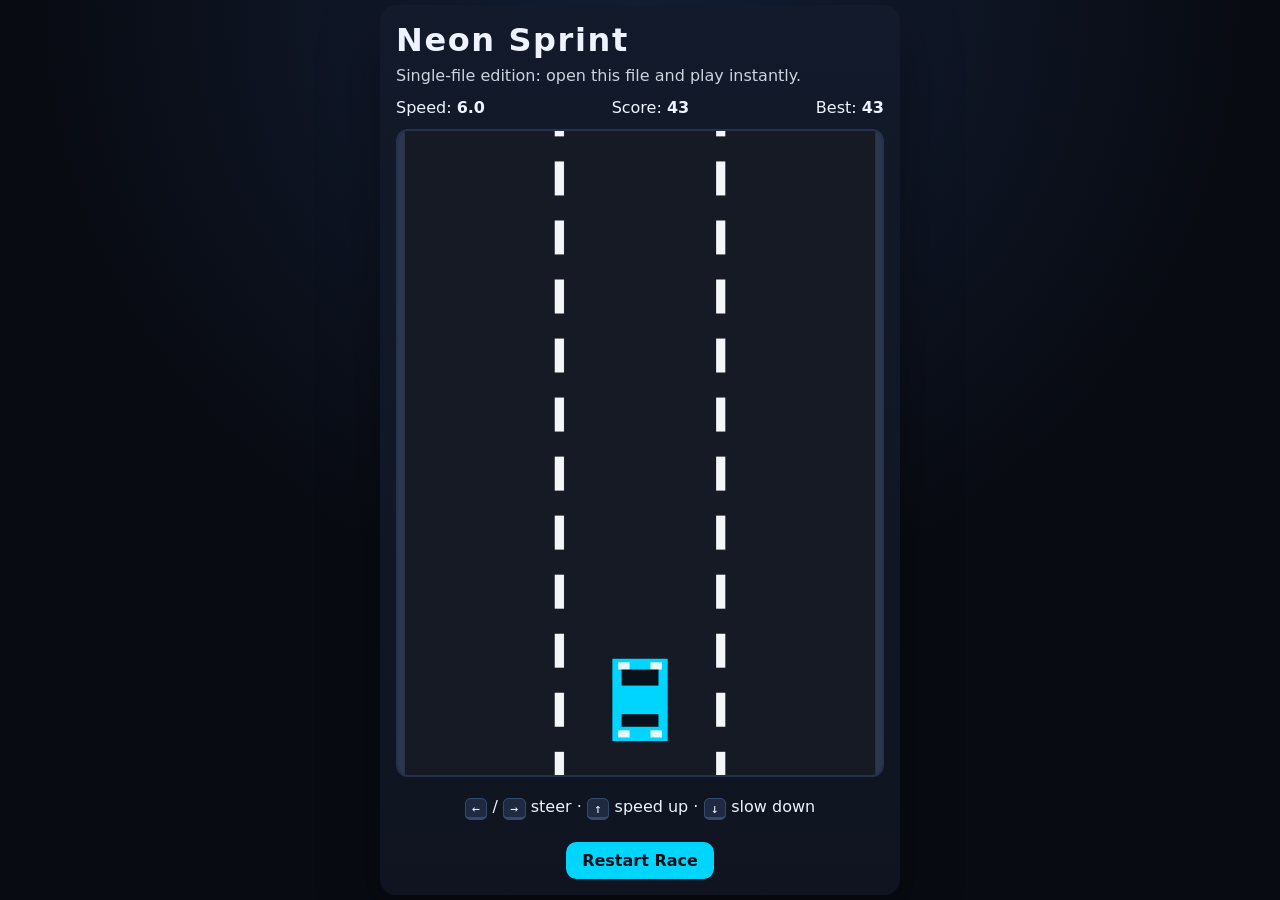
==== play.html @ 15942a9d "Add single-file instant-play racing game page" ====
<!DOCTYPE html>
<html lang="en">
  <head>
    <meta charset="UTF-8" />
    <meta name="viewport" content="width=device-width, initial-scale=1.0" />
    <title>Neon Sprint - One File Edition</title>
    <style>
      :root {
        color-scheme: dark;
        --bg: #080b12;
        --panel: #0f1420;
        --road: #171b27;
        --accent: #00d5ff;
      }

      * {
        box-sizing: border-box;
      }

      body {
        margin: 0;
        min-height: 100vh;
        display: grid;
        place-items: center;
        background: radial-gradient(circle at top, #152038, var(--bg) 55%);
        font-family: Inter, system-ui, -apple-system, Segoe UI, Roboto, sans-serif;
        color: #eef3ff;
      }

      .game-shell {
        width: min(94vw, 520px);
        padding: 1rem;
        border-radius: 1rem;
        background: linear-gradient(180deg, #121a2b 0%, var(--panel) 100%);
        box-shadow: 0 20px 60px rgb(0 0 0 / 35%);
      }

      h1 {
        margin: 0;
        letter-spacing: 0.05em;
      }

      header p {
        margin: 0.4rem 0 0;
        opacity: 0.85;
      }

      .hud {
        display: flex;
        justify-content: space-between;
        font-size: 1rem;
        margin: 0.8rem 0;
      }

      canvas {
        width: 100%;
        max-height: 72vh;
        border: 2px solid #26324b;
        border-radius: 0.75rem;
        background: var(--road);
      }

      .controls {
        margin-top: 0.8rem;
        text-align: center;
      }

      kbd {
        background: #1f2940;
        border: 1px solid #34496e;
        border-bottom-width: 3px;
        border-radius: 0.35rem;
        padding: 0.1rem 0.4rem;
      }

      button {
        margin-top: 0.6rem;
        font: inherit;
        border: none;
        border-radius: 0.65rem;
        background: var(--accent);
        color: #041018;
        font-weight: 700;
        padding: 0.55rem 1rem;
        cursor: pointer;
      }
    </style>
  </head>
  <body>
    <main class="game-shell">
      <header>
        <h1>Neon Sprint</h1>
        <p>Single-file edition: open this file and play instantly.</p>
      </header>

      <section class="hud" aria-live="polite">
        <div>Speed: <strong id="speed">0</strong></div>
        <div>Score: <strong id="score">0</strong></div>
        <div>Best: <strong id="best">0</strong></div>
      </section>

      <canvas id="game" width="420" height="720" aria-label="Racing game canvas"></canvas>

      <section class="controls">
        <p><kbd>←</kbd> / <kbd>→</kbd> steer · <kbd>↑</kbd> speed up · <kbd>↓</kbd> slow down</p>
        <button id="restart" type="button">Restart Race</button>
      </section>
    </main>

    <script>
      const canvas = document.getElementById("game");
      const ctx = canvas.getContext("2d");

      const speedEl = document.getElementById("speed");
      const scoreEl = document.getElementById("score");
      const bestEl = document.getElementById("best");
      const restartBtn = document.getElementById("restart");

      const ROAD_WIDTH = canvas.width;
      const LANE_COUNT = 3;
      const LANE_WIDTH = ROAD_WIDTH / LANE_COUNT;

      const keys = { ArrowLeft: false, ArrowRight: false, ArrowUp: false, ArrowDown: false };

      const state = {
        player: { x: ROAD_WIDTH / 2 - 24, y: canvas.height - 130, width: 48, height: 92 },
        traffic: [],
        roadOffset: 0,
        speed: 6,
        maxSpeed: 15,
        minSpeed: 3,
        score: 0,
        best: Number(localStorage.getItem("neonSprintBest") || 0),
        gameOver: false,
        spawnTimer: 0,
      };

      bestEl.textContent = state.best;

      function laneCenterX(lane) {
        return lane * LANE_WIDTH + LANE_WIDTH / 2;
      }

      function spawnTraffic() {
        const lane = Math.floor(Math.random() * LANE_COUNT);
        const width = 44;
        const height = 84;
        state.traffic.push({
          x: laneCenterX(lane) - width / 2,
          y: -height - 30,
          width,
          height,
          speed: state.speed * (0.8 + Math.random() * 0.5),
          color: `hsl(${Math.random() * 360} 80% 55%)`,
        });
      }

      function drawRoad() {
        ctx.fillStyle = "#151a25";
        ctx.fillRect(0, 0, canvas.width, canvas.height);

        ctx.fillStyle = "#2c364d";
        ctx.fillRect(0, 0, 6, canvas.height);
        ctx.fillRect(canvas.width - 6, 0, 6, canvas.height);

        ctx.fillStyle = "#f5f6fa";
        const dashHeight = 38;
        const gap = 28;
        for (let lane = 1; lane < LANE_COUNT; lane++) {
          const x = lane * LANE_WIDTH - 4;
          for (let y = -dashHeight; y < canvas.height + dashHeight; y += dashHeight + gap) {
            ctx.fillRect(x, y + state.roadOffset, 8, dashHeight);
          }
        }
      }

      function drawCar(car, color = "#00d5ff") {
        ctx.fillStyle = color;
        ctx.fillRect(car.x, car.y, car.width, car.height);

        ctx.fillStyle = "#09121c";
        ctx.fillRect(car.x + 8, car.y + 12, car.width - 16, 18);
        ctx.fillRect(car.x + 8, car.y + car.height - 30, car.width - 16, 14);

        ctx.fillStyle = "#e8f4ff";
        ctx.fillRect(car.x + 5, car.y + 4, 10, 8);
        ctx.fillRect(car.x + car.width - 15, car.y + 4, 10, 8);
        ctx.fillRect(car.x + 5, car.y + car.height - 12, 10, 8);
        ctx.fillRect(car.x + car.width - 15, car.y + car.height - 12, 10, 8);
      }

      function checkCollision(a, b) {
        return a.x < b.x + b.width && a.x + a.width > b.x && a.y < b.y + b.height && a.y + a.height > b.y;
      }

      function update() {
        if (state.gameOver) return;

        if (keys.ArrowLeft) state.player.x -= 7;
        if (keys.ArrowRight) state.player.x += 7;
        if (keys.ArrowUp) state.speed = Math.min(state.maxSpeed, state.speed + 0.08);
        if (keys.ArrowDown) state.speed = Math.max(state.minSpeed, state.speed - 0.12);

        state.player.x = Math.max(8, Math.min(canvas.width - state.player.width - 8, state.player.x));

        state.roadOffset += state.speed;
        if (state.roadOffset > 66) state.roadOffset = 0;

        state.spawnTimer += 1;
        const spawnInterval = Math.max(28, 90 - state.speed * 4);
        if (state.spawnTimer >= spawnInterval) {
          spawnTraffic();
          state.spawnTimer = 0;
        }

        for (const car of state.traffic) {
          car.y += car.speed + state.speed * 0.35;
          if (checkCollision(state.player, car)) {
            state.gameOver = true;
          }
        }

        state.traffic = state.traffic.filter((car) => car.y < canvas.height + 120);

        state.score += state.speed * 0.12;
        if (state.score > state.best) {
          state.best = Math.floor(state.score);
          localStorage.setItem("neonSprintBest", String(state.best));
        }

        speedEl.textContent = state.speed.toFixed(1);
        scoreEl.textContent = Math.floor(state.score);
        bestEl.textContent = state.best;
      }

      function render() {
        drawRoad();
        for (const trafficCar of state.traffic) {
          drawCar(trafficCar, trafficCar.color);
        }
        drawCar(state.player);

        if (state.gameOver) {
          ctx.fillStyle = "rgb(0 0 0 / 66%)";
          ctx.fillRect(0, 0, canvas.width, canvas.height);
          ctx.fillStyle = "#ff4d6d";
          ctx.font = "700 48px system-ui";
          ctx.textAlign = "center";
          ctx.fillText("CRASHED", canvas.width / 2, canvas.height / 2 - 20);
          ctx.fillStyle = "#f6f7fb";
          ctx.font = "600 22px system-ui";
          ctx.fillText("Press Restart Race", canvas.width / 2, canvas.height / 2 + 26);
        }
      }

      function tick() {
        update();
        render();
        requestAnimationFrame(tick);
      }

      function resetGame() {
        state.player.x = ROAD_WIDTH / 2 - 24;
        state.traffic = [];
        state.speed = 6;
        state.score = 0;
        state.spawnTimer = 0;
        state.gameOver = false;
      }

      window.addEventListener("keydown", (event) => {
        if (event.key in keys) {
          event.preventDefault();
          keys[event.key] = true;
        }
      });

      window.addEventListener("keyup", (event) => {
        if (event.key in keys) {
          event.preventDefault();
          keys[event.key] = false;
        }
      });

      restartBtn.addEventListener("click", resetGame);
      tick();
    </script>
  </body>
</html>
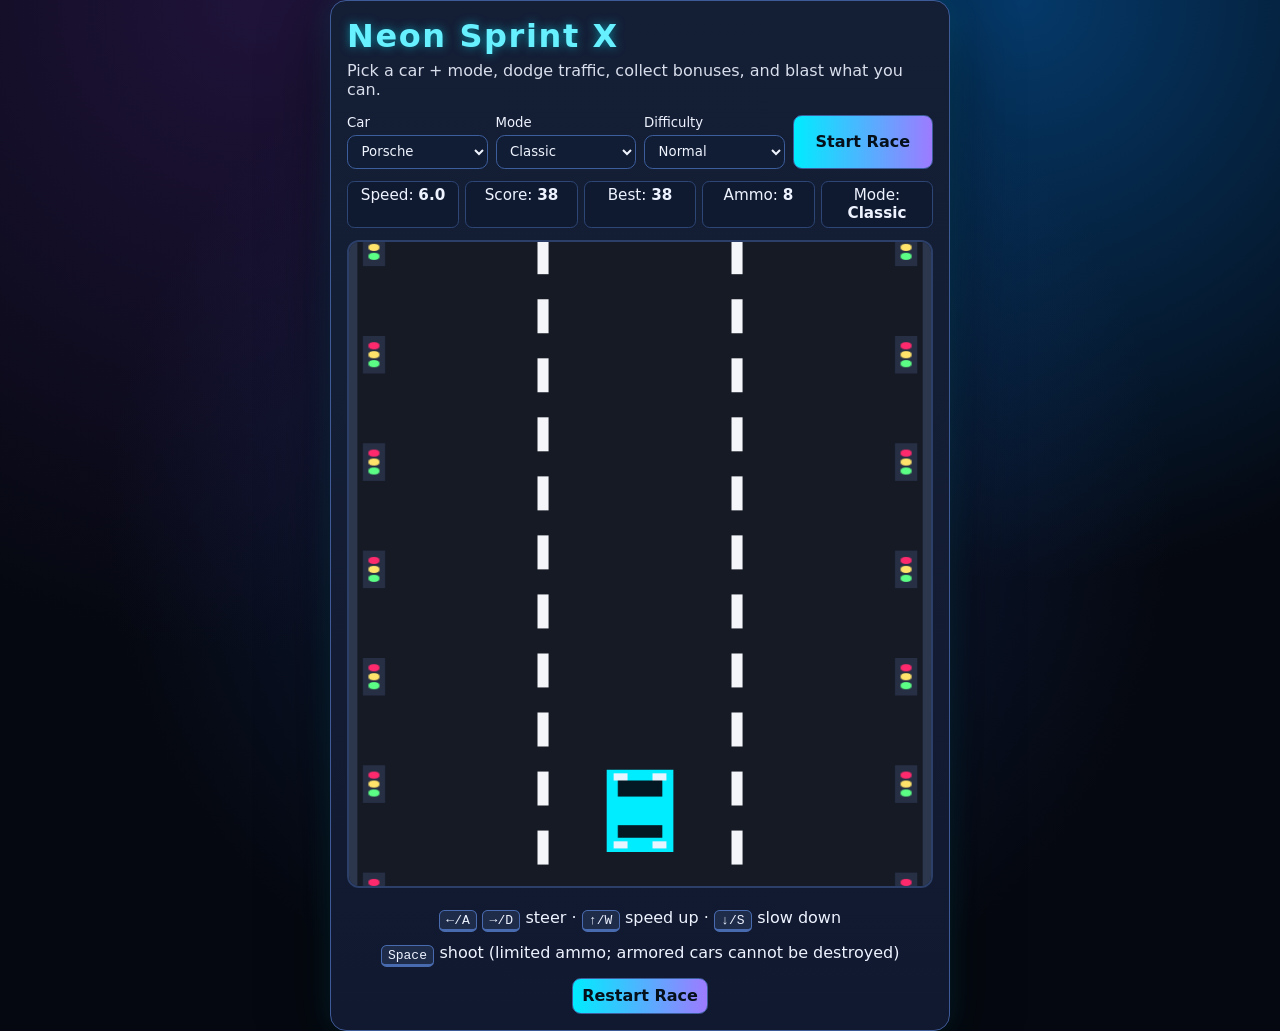
==== commit 66d6f49a: "Expand racing game with modes, cars, shooting, and bonuses" ====
--- a/play.html
+++ b/play.html
@@ -3,287 +3,593 @@
   <head>
     <meta charset="UTF-8" />
     <meta name="viewport" content="width=device-width, initial-scale=1.0" />
-    <title>Neon Sprint - One File Edition</title>
+    <title>Browser Racing Game</title>
     <style>
-      :root {
-        color-scheme: dark;
-        --bg: #080b12;
-        --panel: #0f1420;
-        --road: #171b27;
-        --accent: #00d5ff;
-      }
-
-      * {
-        box-sizing: border-box;
-      }
-
-      body {
-        margin: 0;
-        min-height: 100vh;
-        display: grid;
-        place-items: center;
-        background: radial-gradient(circle at top, #152038, var(--bg) 55%);
-        font-family: Inter, system-ui, -apple-system, Segoe UI, Roboto, sans-serif;
-        color: #eef3ff;
-      }
-
-      .game-shell {
-        width: min(94vw, 520px);
-        padding: 1rem;
-        border-radius: 1rem;
-        background: linear-gradient(180deg, #121a2b 0%, var(--panel) 100%);
-        box-shadow: 0 20px 60px rgb(0 0 0 / 35%);
-      }
-
-      h1 {
-        margin: 0;
-        letter-spacing: 0.05em;
-      }
-
-      header p {
-        margin: 0.4rem 0 0;
-        opacity: 0.85;
-      }
-
-      .hud {
-        display: flex;
-        justify-content: space-between;
-        font-size: 1rem;
-        margin: 0.8rem 0;
-      }
-
-      canvas {
-        width: 100%;
-        max-height: 72vh;
-        border: 2px solid #26324b;
-        border-radius: 0.75rem;
-        background: var(--road);
-      }
-
-      .controls {
-        margin-top: 0.8rem;
-        text-align: center;
-      }
-
-      kbd {
-        background: #1f2940;
-        border: 1px solid #34496e;
-        border-bottom-width: 3px;
-        border-radius: 0.35rem;
-        padding: 0.1rem 0.4rem;
-      }
-
-      button {
-        margin-top: 0.6rem;
-        font: inherit;
-        border: none;
-        border-radius: 0.65rem;
-        background: var(--accent);
-        color: #041018;
-        font-weight: 700;
-        padding: 0.55rem 1rem;
-        cursor: pointer;
-      }
-    </style>
+:root {
+  color-scheme: dark;
+  --bg: #050810;
+  --panel: #111930;
+  --road: #191d2c;
+  --line: #f8f9ff;
+  --accent: #00ecff;
+  --danger: #ff4d6d;
+}
+
+* {
+  box-sizing: border-box;
+}
+
+body {
+  margin: 0;
+  min-height: 100vh;
+  display: grid;
+  place-items: center;
+  background:
+    radial-gradient(circle at 20% 0%, #47247966 0%, transparent 45%),
+    radial-gradient(circle at 80% 0%, #0583f066 0%, transparent 40%),
+    radial-gradient(circle at center, #112146 0%, var(--bg) 65%);
+  font-family: Inter, system-ui, -apple-system, Segoe UI, Roboto, sans-serif;
+  color: #eef3ff;
+}
+
+.game-shell {
+  width: min(95vw, 620px);
+  padding: 1rem;
+  border-radius: 1rem;
+  background: linear-gradient(180deg, #141f36 0%, var(--panel) 100%);
+  box-shadow: 0 20px 70px rgb(0 0 0 / 45%), 0 0 30px #00ecff22;
+  border: 1px solid #3e5b98;
+}
+
+h1 {
+  margin: 0;
+  letter-spacing: 0.05em;
+  color: #67f0ff;
+  text-shadow: 0 0 10px #00ecff80;
+}
+
+header p {
+  margin-top: 0.4rem;
+  opacity: 0.9;
+}
+
+.menu {
+  display: grid;
+  grid-template-columns: repeat(4, minmax(0, 1fr));
+  gap: 0.5rem;
+  margin: 0.75rem 0;
+}
+
+.menu label {
+  display: flex;
+  flex-direction: column;
+  font-size: 0.83rem;
+  gap: 0.3rem;
+}
+
+select,
+button {
+  font: inherit;
+  border: 1px solid #3d5e9d;
+  border-radius: 0.55rem;
+  padding: 0.45rem 0.6rem;
+}
+
+select {
+  background: #111d34;
+  color: #eff4ff;
+}
+
+button {
+  background: linear-gradient(90deg, #00ecff, #9d7bff);
+  color: #05101a;
+  font-weight: 700;
+  cursor: pointer;
+}
+
+.hud {
+  display: grid;
+  grid-template-columns: repeat(5, minmax(0, 1fr));
+  gap: 0.4rem;
+  font-size: 0.95rem;
+  margin: 0.75rem 0;
+}
+
+.hud > div {
+  background: #0f1a30;
+  border: 1px solid #2d4675;
+  border-radius: 0.45rem;
+  padding: 0.3rem 0.4rem;
+  text-align: center;
+}
+
+canvas {
+  width: 100%;
+  max-height: 72vh;
+  border: 2px solid #2b3f68;
+  border-radius: 0.75rem;
+  background: var(--road);
+  box-shadow: inset 0 0 24px #00000055;
+}
+
+.controls {
+  margin-top: 0.8rem;
+  text-align: center;
+}
+
+kbd {
+  background: #1e2b49;
+  border: 1px solid #486bb0;
+  border-bottom-width: 3px;
+  border-radius: 0.35rem;
+  padding: 0.1rem 0.4rem;
+}
+
+@media (max-width: 760px) {
+  .menu {
+    grid-template-columns: 1fr 1fr;
+  }
+
+  .hud {
+    grid-template-columns: 1fr 1fr 1fr;
+  }
+}
+
+</style>
   </head>
   <body>
     <main class="game-shell">
       <header>
-        <h1>Neon Sprint</h1>
-        <p>Single-file edition: open this file and play instantly.</p>
+        <h1>Neon Sprint X</h1>
+        <p>Pick a car + mode, dodge traffic, collect bonuses, and blast what you can.</p>
       </header>
+
+      <section class="menu" aria-label="Game options">
+        <label>
+          Car
+          <select id="carSelect">
+            <option value="porsche">Porsche</option>
+            <option value="bmw">BMW</option>
+            <option value="mazda">Mazda</option>
+          </select>
+        </label>
+
+        <label>
+          Mode
+          <select id="modeSelect">
+            <option value="classic">Classic</option>
+            <option value="timeattack">Time Attack</option>
+            <option value="elimination">Elimination</option>
+          </select>
+        </label>
+
+        <label>
+          Difficulty
+          <select id="difficultySelect">
+            <option value="easy">Easy</option>
+            <option value="normal" selected>Normal</option>
+            <option value="hard">Hard</option>
+          </select>
+        </label>
+
+        <button id="start" type="button">Start Race</button>
+      </section>
 
       <section class="hud" aria-live="polite">
         <div>Speed: <strong id="speed">0</strong></div>
         <div>Score: <strong id="score">0</strong></div>
         <div>Best: <strong id="best">0</strong></div>
+        <div>Ammo: <strong id="ammo">0</strong></div>
+        <div>Mode: <strong id="modeLabel">-</strong></div>
       </section>
 
       <canvas id="game" width="420" height="720" aria-label="Racing game canvas"></canvas>
 
       <section class="controls">
-        <p><kbd>←</kbd> / <kbd>→</kbd> steer · <kbd>↑</kbd> speed up · <kbd>↓</kbd> slow down</p>
+        <p><kbd>←/A</kbd> <kbd>→/D</kbd> steer · <kbd>↑/W</kbd> speed up · <kbd>↓/S</kbd> slow down</p>
+        <p><kbd>Space</kbd> shoot (limited ammo; armored cars cannot be destroyed)</p>
         <button id="restart" type="button">Restart Race</button>
       </section>
     </main>
 
     <script>
-      const canvas = document.getElementById("game");
-      const ctx = canvas.getContext("2d");
-
-      const speedEl = document.getElementById("speed");
-      const scoreEl = document.getElementById("score");
-      const bestEl = document.getElementById("best");
-      const restartBtn = document.getElementById("restart");
-
-      const ROAD_WIDTH = canvas.width;
-      const LANE_COUNT = 3;
-      const LANE_WIDTH = ROAD_WIDTH / LANE_COUNT;
-
-      const keys = { ArrowLeft: false, ArrowRight: false, ArrowUp: false, ArrowDown: false };
-
-      const state = {
-        player: { x: ROAD_WIDTH / 2 - 24, y: canvas.height - 130, width: 48, height: 92 },
-        traffic: [],
-        roadOffset: 0,
-        speed: 6,
-        maxSpeed: 15,
-        minSpeed: 3,
-        score: 0,
-        best: Number(localStorage.getItem("neonSprintBest") || 0),
-        gameOver: false,
-        spawnTimer: 0,
-      };
-
-      bestEl.textContent = state.best;
-
-      function laneCenterX(lane) {
-        return lane * LANE_WIDTH + LANE_WIDTH / 2;
+const canvas = document.getElementById("game");
+const ctx = canvas.getContext("2d");
+
+const speedEl = document.getElementById("speed");
+const scoreEl = document.getElementById("score");
+const bestEl = document.getElementById("best");
+const ammoEl = document.getElementById("ammo");
+const modeLabelEl = document.getElementById("modeLabel");
+
+const carSelectEl = document.getElementById("carSelect");
+const modeSelectEl = document.getElementById("modeSelect");
+const difficultySelectEl = document.getElementById("difficultySelect");
+
+const restartBtn = document.getElementById("restart");
+const startBtn = document.getElementById("start");
+
+const ROAD_WIDTH = canvas.width;
+const LANE_COUNT = 3;
+const LANE_WIDTH = ROAD_WIDTH / LANE_COUNT;
+
+const carThemes = {
+  porsche: { color: "#00ecff", accent: "#031822" },
+  bmw: { color: "#58a6ff", accent: "#05152d" },
+  mazda: { color: "#ff7f50", accent: "#2a0900" },
+};
+
+const modeConfig = {
+  classic: { label: "Classic", bonusMultiplier: 1, timed: false, survivalPenalty: false },
+  timeattack: { label: "Time Attack", bonusMultiplier: 1.5, timed: true, survivalPenalty: false },
+  elimination: { label: "Elimination", bonusMultiplier: 1.2, timed: false, survivalPenalty: true },
+};
+
+const difficultyConfig = {
+  easy: { spawnFactor: 1.25, speedFactor: 0.88, armoredChance: 0.15 },
+  normal: { spawnFactor: 1, speedFactor: 1, armoredChance: 0.3 },
+  hard: { spawnFactor: 0.78, speedFactor: 1.22, armoredChance: 0.45 },
+};
+
+const keys = {
+  ArrowLeft: false,
+  ArrowRight: false,
+  ArrowUp: false,
+  ArrowDown: false,
+  KeyA: false,
+  KeyD: false,
+  KeyW: false,
+  KeyS: false,
+};
+
+const state = {
+  player: { x: ROAD_WIDTH / 2 - 24, y: canvas.height - 130, width: 48, height: 92, carType: "porsche" },
+  traffic: [],
+  bullets: [],
+  bonuses: [],
+  roadOffset: 0,
+  lightOffset: 0,
+  speed: 6,
+  maxSpeed: 15,
+  minSpeed: 3,
+  score: 0,
+  best: Number(localStorage.getItem("neonSprintBest") || 0),
+  gameOver: false,
+  spawnTimer: 0,
+  bonusTimer: 0,
+  ammo: 8,
+  mode: "classic",
+  difficulty: "normal",
+  timeLeft: 60,
+};
+
+const audioCtx = new (window.AudioContext || window.webkitAudioContext)();
+
+function beep(freq, duration, type = "square", volume = 0.04) {
+  if (audioCtx.state === "suspended") audioCtx.resume();
+  const osc = audioCtx.createOscillator();
+  const gain = audioCtx.createGain();
+  osc.type = type;
+  osc.frequency.value = freq;
+  gain.gain.value = volume;
+  osc.connect(gain);
+  gain.connect(audioCtx.destination);
+  osc.start();
+  osc.stop(audioCtx.currentTime + duration);
+}
+
+function laneCenterX(lane) {
+  return lane * LANE_WIDTH + LANE_WIDTH / 2;
+}
+
+function spawnTraffic() {
+  const lane = Math.floor(Math.random() * LANE_COUNT);
+  const width = 44;
+  const height = 84;
+  const diff = difficultyConfig[state.difficulty];
+  const armored = Math.random() < diff.armoredChance;
+
+  state.traffic.push({
+    x: laneCenterX(lane) - width / 2,
+    y: -height - 30,
+    width,
+    height,
+    speed: state.speed * (0.8 + Math.random() * 0.45) * diff.speedFactor,
+    color: armored ? "#6d7283" : `hsl(${Math.random() * 360} 85% 58%)`,
+    armored,
+  });
+}
+
+function spawnBonus() {
+  const lane = Math.floor(Math.random() * LANE_COUNT);
+  state.bonuses.push({
+    x: laneCenterX(lane),
+    y: -20,
+    radius: 12,
+    type: Math.random() < 0.65 ? "score" : "ammo",
+  });
+}
+
+function drawTrafficLights() {
+  const spacing = 120;
+  state.lightOffset += state.speed * 0.7;
+  if (state.lightOffset > spacing) state.lightOffset = 0;
+
+  for (let y = -spacing; y < canvas.height + spacing; y += spacing) {
+    const yPos = y + state.lightOffset;
+    ctx.fillStyle = "#272f45";
+    ctx.fillRect(10, yPos, 16, 42);
+    ctx.fillRect(canvas.width - 26, yPos, 16, 42);
+
+    ctx.fillStyle = "#ff2a6d";
+    ctx.beginPath();
+    ctx.arc(18, yPos + 11, 4, 0, Math.PI * 2);
+    ctx.fill();
+
+    ctx.fillStyle = "#ffe36a";
+    ctx.beginPath();
+    ctx.arc(18, yPos + 21, 4, 0, Math.PI * 2);
+    ctx.fill();
+
+    ctx.fillStyle = "#5cff85";
+    ctx.beginPath();
+    ctx.arc(18, yPos + 31, 4, 0, Math.PI * 2);
+    ctx.fill();
+
+    ctx.fillStyle = "#ff2a6d";
+    ctx.beginPath();
+    ctx.arc(canvas.width - 18, yPos + 11, 4, 0, Math.PI * 2);
+    ctx.fill();
+
+    ctx.fillStyle = "#ffe36a";
+    ctx.beginPath();
+    ctx.arc(canvas.width - 18, yPos + 21, 4, 0, Math.PI * 2);
+    ctx.fill();
+
+    ctx.fillStyle = "#5cff85";
+    ctx.beginPath();
+    ctx.arc(canvas.width - 18, yPos + 31, 4, 0, Math.PI * 2);
+    ctx.fill();
+  }
+}
+
+function drawRoad() {
+  ctx.fillStyle = "#151a25";
+  ctx.fillRect(0, 0, canvas.width, canvas.height);
+
+  drawTrafficLights();
+
+  ctx.fillStyle = "#2c364d";
+  ctx.fillRect(0, 0, 6, canvas.height);
+  ctx.fillRect(canvas.width - 6, 0, 6, canvas.height);
+
+  ctx.fillStyle = "#f5f6fa";
+  const dashHeight = 38;
+  const gap = 28;
+  for (let lane = 1; lane < LANE_COUNT; lane++) {
+    const x = lane * LANE_WIDTH - 4;
+    for (let y = -dashHeight; y < canvas.height + dashHeight; y += dashHeight + gap) {
+      ctx.fillRect(x, y + state.roadOffset, 8, dashHeight);
+    }
+  }
+}
+
+function drawCar(car, color = "#00ecff", accent = "#09121c") {
+  ctx.fillStyle = color;
+  ctx.fillRect(car.x, car.y, car.width, car.height);
+
+  ctx.fillStyle = accent;
+  ctx.fillRect(car.x + 8, car.y + 12, car.width - 16, 18);
+  ctx.fillRect(car.x + 8, car.y + car.height - 30, car.width - 16, 14);
+
+  ctx.fillStyle = "#e8f4ff";
+  ctx.fillRect(car.x + 5, car.y + 4, 10, 8);
+  ctx.fillRect(car.x + car.width - 15, car.y + 4, 10, 8);
+  ctx.fillRect(car.x + 5, car.y + car.height - 12, 10, 8);
+  ctx.fillRect(car.x + car.width - 15, car.y + car.height - 12, 10, 8);
+}
+
+function checkCollision(a, b) {
+  return a.x < b.x + b.width && a.x + a.width > b.x && a.y < b.y + b.height && a.y + a.height > b.y;
+}
+
+function shoot() {
+  if (state.gameOver || state.ammo <= 0) return;
+  state.ammo -= 1;
+  state.bullets.push({ x: state.player.x + state.player.width / 2 - 3, y: state.player.y - 10, width: 6, height: 16, speed: 14 });
+  beep(600, 0.06, "sawtooth", 0.05);
+}
+
+function update() {
+  if (state.gameOver) return;
+
+  if (keys.ArrowLeft || keys.KeyA) state.player.x -= 7;
+  if (keys.ArrowRight || keys.KeyD) state.player.x += 7;
+  if (keys.ArrowUp || keys.KeyW) state.speed = Math.min(state.maxSpeed, state.speed + 0.08);
+  if (keys.ArrowDown || keys.KeyS) state.speed = Math.max(state.minSpeed, state.speed - 0.12);
+
+  state.player.x = Math.max(8, Math.min(canvas.width - state.player.width - 8, state.player.x));
+
+  state.roadOffset += state.speed;
+  if (state.roadOffset > 66) state.roadOffset = 0;
+
+  state.spawnTimer += 1;
+  const diff = difficultyConfig[state.difficulty];
+  const spawnInterval = Math.max(20, (90 - state.speed * 4) * diff.spawnFactor);
+  if (state.spawnTimer >= spawnInterval) {
+    spawnTraffic();
+    state.spawnTimer = 0;
+  }
+
+  state.bonusTimer += 1;
+  if (state.bonusTimer >= 170) {
+    spawnBonus();
+    state.bonusTimer = 0;
+  }
+
+  for (const bullet of state.bullets) bullet.y -= bullet.speed;
+  state.bullets = state.bullets.filter((b) => b.y > -40);
+
+  for (const car of state.traffic) {
+    car.y += car.speed + state.speed * 0.35;
+    if (checkCollision(state.player, car)) {
+      state.gameOver = true;
+      beep(160, 0.2, "square", 0.08);
+    }
+  }
+
+  for (const bonus of state.bonuses) {
+    bonus.y += state.speed + 3;
+    const playerCenterX = state.player.x + state.player.width / 2;
+    const playerCenterY = state.player.y + state.player.height / 2;
+    const dx = playerCenterX - bonus.x;
+    const dy = playerCenterY - bonus.y;
+    if (dx * dx + dy * dy < (bonus.radius + 26) * (bonus.radius + 26)) {
+      const mult = modeConfig[state.mode].bonusMultiplier;
+      if (bonus.type === "score") {
+        state.score += 120 * mult;
+      } else {
+        state.ammo = Math.min(14, state.ammo + 2);
       }
-
-      function spawnTraffic() {
-        const lane = Math.floor(Math.random() * LANE_COUNT);
-        const width = 44;
-        const height = 84;
-        state.traffic.push({
-          x: laneCenterX(lane) - width / 2,
-          y: -height - 30,
-          width,
-          height,
-          speed: state.speed * (0.8 + Math.random() * 0.5),
-          color: `hsl(${Math.random() * 360} 80% 55%)`,
-        });
-      }
-
-      function drawRoad() {
-        ctx.fillStyle = "#151a25";
-        ctx.fillRect(0, 0, canvas.width, canvas.height);
-
-        ctx.fillStyle = "#2c364d";
-        ctx.fillRect(0, 0, 6, canvas.height);
-        ctx.fillRect(canvas.width - 6, 0, 6, canvas.height);
-
-        ctx.fillStyle = "#f5f6fa";
-        const dashHeight = 38;
-        const gap = 28;
-        for (let lane = 1; lane < LANE_COUNT; lane++) {
-          const x = lane * LANE_WIDTH - 4;
-          for (let y = -dashHeight; y < canvas.height + dashHeight; y += dashHeight + gap) {
-            ctx.fillRect(x, y + state.roadOffset, 8, dashHeight);
-          }
+      bonus.y = canvas.height + 100;
+      beep(900, 0.08, "triangle", 0.045);
+    }
+  }
+
+  for (const bullet of state.bullets) {
+    for (const car of state.traffic) {
+      if (checkCollision(bullet, car)) {
+        bullet.y = -50;
+        if (!car.armored) {
+          car.y = canvas.height + 200;
+          state.score += 80;
+          beep(440, 0.06, "square", 0.05);
+        } else {
+          beep(210, 0.05, "square", 0.04);
         }
       }
-
-      function drawCar(car, color = "#00d5ff") {
-        ctx.fillStyle = color;
-        ctx.fillRect(car.x, car.y, car.width, car.height);
-
-        ctx.fillStyle = "#09121c";
-        ctx.fillRect(car.x + 8, car.y + 12, car.width - 16, 18);
-        ctx.fillRect(car.x + 8, car.y + car.height - 30, car.width - 16, 14);
-
-        ctx.fillStyle = "#e8f4ff";
-        ctx.fillRect(car.x + 5, car.y + 4, 10, 8);
-        ctx.fillRect(car.x + car.width - 15, car.y + 4, 10, 8);
-        ctx.fillRect(car.x + 5, car.y + car.height - 12, 10, 8);
-        ctx.fillRect(car.x + car.width - 15, car.y + car.height - 12, 10, 8);
-      }
-
-      function checkCollision(a, b) {
-        return a.x < b.x + b.width && a.x + a.width > b.x && a.y < b.y + b.height && a.y + a.height > b.y;
-      }
-
-      function update() {
-        if (state.gameOver) return;
-
-        if (keys.ArrowLeft) state.player.x -= 7;
-        if (keys.ArrowRight) state.player.x += 7;
-        if (keys.ArrowUp) state.speed = Math.min(state.maxSpeed, state.speed + 0.08);
-        if (keys.ArrowDown) state.speed = Math.max(state.minSpeed, state.speed - 0.12);
-
-        state.player.x = Math.max(8, Math.min(canvas.width - state.player.width - 8, state.player.x));
-
-        state.roadOffset += state.speed;
-        if (state.roadOffset > 66) state.roadOffset = 0;
-
-        state.spawnTimer += 1;
-        const spawnInterval = Math.max(28, 90 - state.speed * 4);
-        if (state.spawnTimer >= spawnInterval) {
-          spawnTraffic();
-          state.spawnTimer = 0;
-        }
-
-        for (const car of state.traffic) {
-          car.y += car.speed + state.speed * 0.35;
-          if (checkCollision(state.player, car)) {
-            state.gameOver = true;
-          }
-        }
-
-        state.traffic = state.traffic.filter((car) => car.y < canvas.height + 120);
-
-        state.score += state.speed * 0.12;
-        if (state.score > state.best) {
-          state.best = Math.floor(state.score);
-          localStorage.setItem("neonSprintBest", String(state.best));
-        }
-
-        speedEl.textContent = state.speed.toFixed(1);
-        scoreEl.textContent = Math.floor(state.score);
-        bestEl.textContent = state.best;
-      }
-
-      function render() {
-        drawRoad();
-        for (const trafficCar of state.traffic) {
-          drawCar(trafficCar, trafficCar.color);
-        }
-        drawCar(state.player);
-
-        if (state.gameOver) {
-          ctx.fillStyle = "rgb(0 0 0 / 66%)";
-          ctx.fillRect(0, 0, canvas.width, canvas.height);
-          ctx.fillStyle = "#ff4d6d";
-          ctx.font = "700 48px system-ui";
-          ctx.textAlign = "center";
-          ctx.fillText("CRASHED", canvas.width / 2, canvas.height / 2 - 20);
-          ctx.fillStyle = "#f6f7fb";
-          ctx.font = "600 22px system-ui";
-          ctx.fillText("Press Restart Race", canvas.width / 2, canvas.height / 2 + 26);
-        }
-      }
-
-      function tick() {
-        update();
-        render();
-        requestAnimationFrame(tick);
-      }
-
-      function resetGame() {
-        state.player.x = ROAD_WIDTH / 2 - 24;
-        state.traffic = [];
-        state.speed = 6;
-        state.score = 0;
-        state.spawnTimer = 0;
-        state.gameOver = false;
-      }
-
-      window.addEventListener("keydown", (event) => {
-        if (event.key in keys) {
-          event.preventDefault();
-          keys[event.key] = true;
-        }
-      });
-
-      window.addEventListener("keyup", (event) => {
-        if (event.key in keys) {
-          event.preventDefault();
-          keys[event.key] = false;
-        }
-      });
-
-      restartBtn.addEventListener("click", resetGame);
-      tick();
-    </script>
+    }
+  }
+
+  state.traffic = state.traffic.filter((car) => car.y < canvas.height + 120);
+  state.bonuses = state.bonuses.filter((bonus) => bonus.y < canvas.height + 40);
+
+  state.score += state.speed * 0.12;
+
+  if (modeConfig[state.mode].timed) {
+    state.timeLeft = Math.max(0, state.timeLeft - 1 / 60);
+    if (state.timeLeft <= 0) state.gameOver = true;
+  }
+
+  if (modeConfig[state.mode].survivalPenalty && state.speed < 5.5) {
+    state.score = Math.max(0, state.score - 0.22);
+  }
+
+  if (state.score > state.best) {
+    state.best = Math.floor(state.score);
+    localStorage.setItem("neonSprintBest", String(state.best));
+  }
+
+  speedEl.textContent = state.speed.toFixed(1);
+  scoreEl.textContent = Math.floor(state.score);
+  bestEl.textContent = state.best;
+  ammoEl.textContent = state.ammo;
+  modeLabelEl.textContent = modeConfig[state.mode].label + (modeConfig[state.mode].timed ? ` ${state.timeLeft.toFixed(0)}s` : "");
+}
+
+function render() {
+  drawRoad();
+
+  for (const bonus of state.bonuses) {
+    ctx.fillStyle = bonus.type === "score" ? "#ffd84d" : "#7de1ff";
+    ctx.beginPath();
+    ctx.arc(bonus.x, bonus.y, bonus.radius, 0, Math.PI * 2);
+    ctx.fill();
+    ctx.fillStyle = "#091222";
+    ctx.font = "700 11px system-ui";
+    ctx.textAlign = "center";
+    ctx.fillText(bonus.type === "score" ? "+" : "A", bonus.x, bonus.y + 4);
+  }
+
+  for (const trafficCar of state.traffic) {
+    drawCar(trafficCar, trafficCar.color, trafficCar.armored ? "#2e3342" : "#111827");
+    if (trafficCar.armored) {
+      ctx.strokeStyle = "#b8c0d9";
+      ctx.lineWidth = 2;
+      ctx.strokeRect(trafficCar.x + 2, trafficCar.y + 2, trafficCar.width - 4, trafficCar.height - 4);
+    }
+  }
+
+  ctx.fillStyle = "#ff7e33";
+  for (const bullet of state.bullets) {
+    ctx.fillRect(bullet.x, bullet.y, bullet.width, bullet.height);
+  }
+
+  const theme = carThemes[state.player.carType];
+  drawCar(state.player, theme.color, theme.accent);
+
+  if (state.gameOver) {
+    ctx.fillStyle = "rgb(0 0 0 / 66%)";
+    ctx.fillRect(0, 0, canvas.width, canvas.height);
+    ctx.fillStyle = "#ff4d6d";
+    ctx.font = "700 46px system-ui";
+    ctx.textAlign = "center";
+    ctx.fillText("RACE OVER", canvas.width / 2, canvas.height / 2 - 20);
+    ctx.fillStyle = "#f6f7fb";
+    ctx.font = "600 20px system-ui";
+    ctx.fillText(`Final Score: ${Math.floor(state.score)}`, canvas.width / 2, canvas.height / 2 + 18);
+  }
+}
+
+function tick() {
+  update();
+  render();
+  requestAnimationFrame(tick);
+}
+
+function resetGame() {
+  state.player.x = ROAD_WIDTH / 2 - 24;
+  state.player.carType = carSelectEl.value;
+  state.mode = modeSelectEl.value;
+  state.difficulty = difficultySelectEl.value;
+  state.traffic = [];
+  state.bullets = [];
+  state.bonuses = [];
+  state.speed = 6;
+  state.score = 0;
+  state.spawnTimer = 0;
+  state.bonusTimer = 0;
+  state.ammo = 8;
+  state.timeLeft = 60;
+  state.gameOver = false;
+  modeLabelEl.textContent = modeConfig[state.mode].label;
+}
+
+function handleKey(isDown, event) {
+  if (event.code in keys) {
+    event.preventDefault();
+    keys[event.code] = isDown;
+  }
+
+  if (isDown && event.code === "Space") {
+    event.preventDefault();
+    shoot();
+  }
+}
+
+window.addEventListener("keydown", (event) => handleKey(true, event));
+window.addEventListener("keyup", (event) => handleKey(false, event));
+
+restartBtn.addEventListener("click", resetGame);
+startBtn.addEventListener("click", () => {
+  resetGame();
+  beep(520, 0.05, "triangle", 0.04);
+});
+
+bestEl.textContent = state.best;
+resetGame();
+tick();
+
+</script>
   </body>
 </html>
